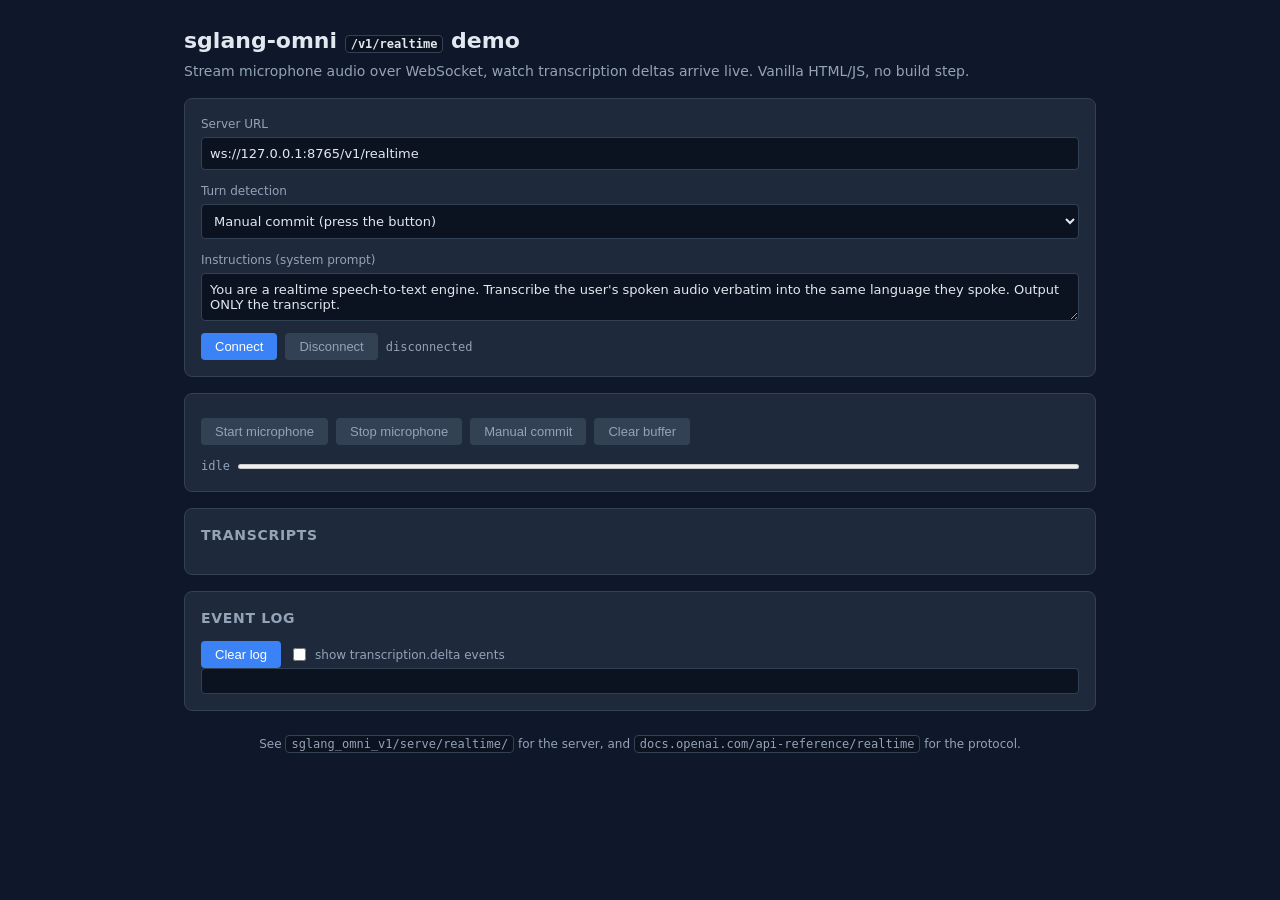
==== playground/web/realtime/index.html @ e73381d1 "[V1, Demo] Realtime: drop ad-hoc examples/docs, ship a web demo User asked to remove the standalone " ====
<!DOCTYPE html>
<html lang="en">
<head>
  <meta charset="UTF-8" />
  <meta name="viewport" content="width=device-width, initial-scale=1.0" />
  <title>sglang-omni · /v1/realtime demo</title>
  <link rel="stylesheet" href="styles.css" />
</head>
<body>
  <div class="app">
    <header>
      <h1>sglang-omni <code>/v1/realtime</code> demo</h1>
      <p class="subtitle">
        Stream microphone audio over WebSocket, watch transcription deltas
        arrive live. Vanilla HTML/JS, no build step.
      </p>
    </header>

    <section class="panel">
      <label>
        Server URL
        <input id="ws-url" type="text" value="ws://127.0.0.1:8765/v1/realtime" />
      </label>

      <label>
        Turn detection
        <select id="mode">
          <option value="manual" selected>Manual commit (press the button)</option>
          <option value="server_vad">Server VAD (auto-commit on speech end)</option>
        </select>
      </label>

      <label>
        Instructions (system prompt)
        <textarea id="instructions" rows="2">You are a realtime speech-to-text engine. Transcribe the user's spoken audio verbatim into the same language they spoke. Output ONLY the transcript.</textarea>
      </label>

      <div class="row">
        <button id="connect">Connect</button>
        <button id="disconnect" disabled>Disconnect</button>
        <span id="status" class="status">disconnected</span>
      </div>
    </section>

    <section class="panel">
      <div class="row">
        <button id="mic-start" disabled>Start microphone</button>
        <button id="mic-stop" disabled>Stop microphone</button>
        <button id="commit" disabled>Manual commit</button>
        <button id="clear-buffer" disabled>Clear buffer</button>
      </div>
      <div class="row">
        <span id="mic-status" class="status">idle</span>
        <meter id="vu" min="0" max="1" value="0" title="Mic input level"></meter>
      </div>
    </section>

    <section class="panel">
      <h2>Transcripts</h2>
      <div id="transcripts"></div>
    </section>

    <section class="panel">
      <h2>Event log</h2>
      <div class="row">
        <button id="clear-log">Clear log</button>
        <label class="inline">
          <input id="log-deltas" type="checkbox" />
          show transcription.delta events
        </label>
      </div>
      <pre id="log"></pre>
    </section>

    <footer>
      <p>
        See <code>sglang_omni_v1/serve/realtime/</code> for the server, and
        <code>docs.openai.com/api-reference/realtime</code> for the protocol.
      </p>
    </footer>
  </div>

  <script src="app.js"></script>
</body>
</html>
---- playground/web/realtime/styles.css ----
/* sglang-omni /v1/realtime demo — minimal vanilla CSS. */

:root {
  --bg: #0f172a;
  --panel: #1e293b;
  --border: #334155;
  --text: #e2e8f0;
  --muted: #94a3b8;
  --accent: #3b82f6;
  --accent-hover: #60a5fa;
  --success: #22c55e;
  --warning: #f59e0b;
  --danger: #ef4444;
  --code-bg: #0b1220;
}

* { box-sizing: border-box; }

body {
  margin: 0;
  font-family: ui-sans-serif, system-ui, -apple-system, sans-serif;
  background: var(--bg);
  color: var(--text);
  font-size: 14px;
  line-height: 1.5;
}

.app {
  max-width: 960px;
  margin: 0 auto;
  padding: 24px;
}

header h1 {
  margin: 0 0 4px;
  font-size: 22px;
  font-weight: 600;
}

header .subtitle {
  margin: 0 0 16px;
  color: var(--muted);
}

code {
  background: var(--code-bg);
  border: 1px solid var(--border);
  border-radius: 4px;
  padding: 1px 5px;
  font-size: 12px;
}

.panel {
  background: var(--panel);
  border: 1px solid var(--border);
  border-radius: 8px;
  padding: 16px;
  margin-bottom: 16px;
}

.panel h2 {
  margin: 0 0 12px;
  font-size: 14px;
  font-weight: 600;
  color: var(--muted);
  text-transform: uppercase;
  letter-spacing: 0.05em;
}

label {
  display: block;
  margin-bottom: 12px;
  color: var(--muted);
  font-size: 12px;
}

label.inline {
  display: inline-flex;
  align-items: center;
  gap: 6px;
  margin: 0;
}

input[type="text"], textarea, select {
  display: block;
  width: 100%;
  margin-top: 4px;
  padding: 8px;
  background: var(--code-bg);
  color: var(--text);
  border: 1px solid var(--border);
  border-radius: 4px;
  font-family: inherit;
  font-size: 13px;
}

textarea {
  resize: vertical;
  min-height: 40px;
}

.row {
  display: flex;
  align-items: center;
  gap: 8px;
  flex-wrap: wrap;
  margin-top: 8px;
}

.row + .row {
  margin-top: 12px;
}

button {
  padding: 6px 14px;
  background: var(--accent);
  color: white;
  border: none;
  border-radius: 4px;
  font-size: 13px;
  cursor: pointer;
}

button:hover:not(:disabled) {
  background: var(--accent-hover);
}

button:disabled {
  background: var(--border);
  color: var(--muted);
  cursor: not-allowed;
}

button.danger {
  background: var(--danger);
}

.status {
  font-size: 12px;
  color: var(--muted);
  font-family: ui-monospace, monospace;
}

.status.connected { color: var(--success); }
.status.recording { color: var(--warning); }
.status.error { color: var(--danger); }

meter {
  flex: 1;
  height: 10px;
  min-width: 80px;
}

#transcripts {
  display: flex;
  flex-direction: column;
  gap: 8px;
  max-height: 300px;
  overflow-y: auto;
}

.utterance {
  background: var(--code-bg);
  border-left: 3px solid var(--accent);
  padding: 8px 12px;
  border-radius: 0 4px 4px 0;
  font-size: 14px;
}

.utterance.in-progress {
  border-left-color: var(--warning);
}

.utterance.completed {
  border-left-color: var(--success);
}

.utterance .meta {
  font-size: 11px;
  color: var(--muted);
  margin-bottom: 4px;
  font-family: ui-monospace, monospace;
}

.utterance .text {
  white-space: pre-wrap;
  word-wrap: break-word;
}

#log {
  margin: 0;
  padding: 12px;
  background: var(--code-bg);
  border: 1px solid var(--border);
  border-radius: 4px;
  font-family: ui-monospace, monospace;
  font-size: 11px;
  line-height: 1.5;
  max-height: 280px;
  overflow-y: auto;
  white-space: pre;
}

#log .arrow-down { color: var(--accent); }
#log .arrow-up   { color: var(--warning); }
#log .err        { color: var(--danger); }

footer {
  text-align: center;
  margin-top: 24px;
  color: var(--muted);
  font-size: 12px;
}
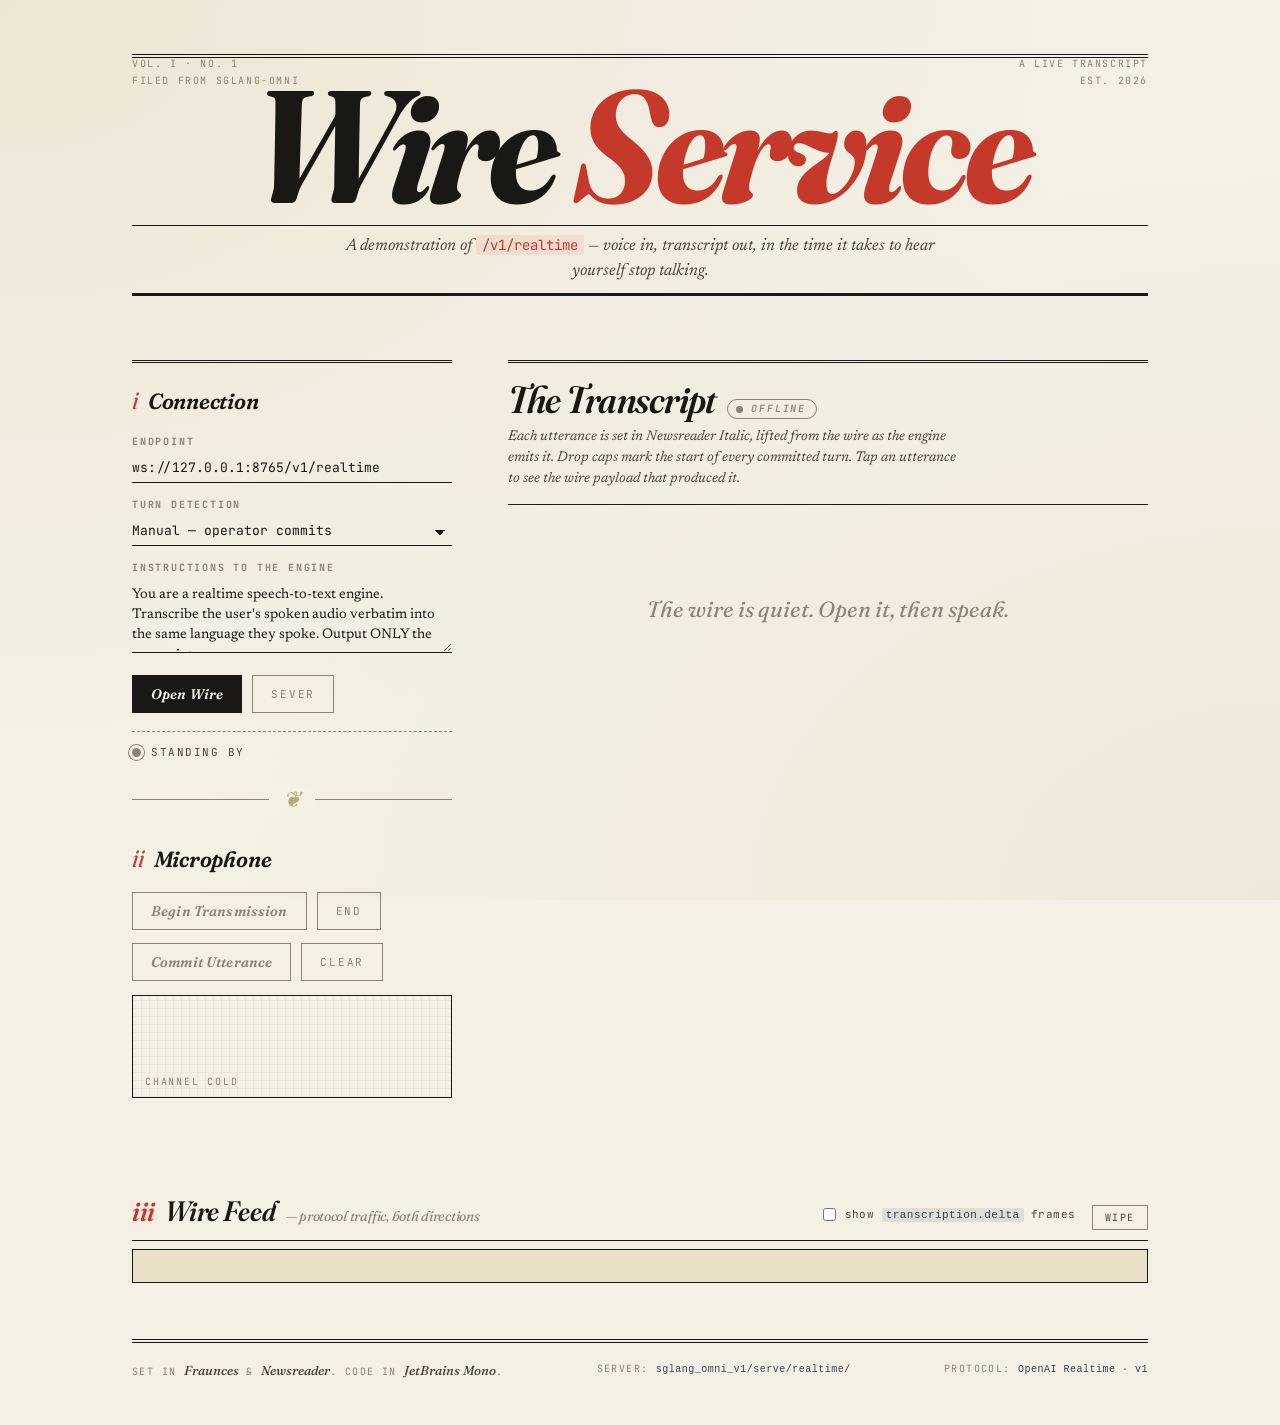
==== commit 21dc3858: "[V1, Demo] Realtime: redesign web demo as Wire Service editorial Per the user-installed frontend-des" ====
--- a/playground/web/realtime/index.html
+++ b/playground/web/realtime/index.html
@@ -3,82 +3,170 @@
 <head>
   <meta charset="UTF-8" />
   <meta name="viewport" content="width=device-width, initial-scale=1.0" />
-  <title>sglang-omni · /v1/realtime demo</title>
+  <title>WIRE SERVICE — sglang-omni /v1/realtime</title>
+
+  <link rel="preconnect" href="https://fonts.googleapis.com" />
+  <link rel="preconnect" href="https://fonts.gstatic.com" crossorigin />
+  <link rel="stylesheet" href="https://fonts.googleapis.com/css2?family=Fraunces:opsz,wght,SOFT@9..144,300..900,0..100&family=Newsreader:opsz,wght@6..72,400..700&family=JetBrains+Mono:wght@400;700&display=swap" />
+
   <link rel="stylesheet" href="styles.css" />
 </head>
 <body>
-  <div class="app">
-    <header>
-      <h1>sglang-omni <code>/v1/realtime</code> demo</h1>
-      <p class="subtitle">
-        Stream microphone audio over WebSocket, watch transcription deltas
-        arrive live. Vanilla HTML/JS, no build step.
-      </p>
+
+  <!-- ─────────────────────  MASTHEAD  ───────────────────── -->
+  <header class="masthead">
+    <div class="masthead-meta-left">
+      <span class="meta-line">VOL. I · No. 1</span>
+      <span class="meta-line">FILED FROM sglang-omni</span>
+    </div>
+    <div class="masthead-meta-right">
+      <span class="meta-line">A LIVE TRANSCRIPT</span>
+      <span class="meta-line">EST. 2026</span>
+    </div>
+
+    <hr class="rule rule-double" />
+
+    <h1 class="masthead-title">
+      <span class="title-word title-word-1">Wire</span>
+      <span class="title-word title-word-2">Service</span>
+    </h1>
+
+    <hr class="rule rule-thin" />
+
+    <p class="masthead-tagline">
+      A demonstration of <code>/v1/realtime</code> — voice in, transcript out, in the time it takes to hear yourself stop talking.
+    </p>
+
+    <hr class="rule rule-thick" />
+  </header>
+
+  <main class="layout">
+
+    <!-- ─────────────────────  CONTROL DESK (LEFT RAIL)  ───────────────────── -->
+    <aside class="controls">
+
+      <section class="control-section">
+        <h2 class="section-head">
+          <span class="section-num">i</span>
+          <span class="section-name">Connection</span>
+        </h2>
+
+        <label class="field">
+          <span class="field-label">Endpoint</span>
+          <input id="ws-url" type="text" value="ws://127.0.0.1:8765/v1/realtime" />
+        </label>
+
+        <label class="field">
+          <span class="field-label">Turn Detection</span>
+          <select id="mode">
+            <option value="manual" selected>Manual — operator commits</option>
+            <option value="server_vad">Server VAD — automatic</option>
+          </select>
+        </label>
+
+        <label class="field">
+          <span class="field-label">Instructions to the Engine</span>
+          <textarea id="instructions" rows="3">You are a realtime speech-to-text engine. Transcribe the user's spoken audio verbatim into the same language they spoke. Output ONLY the transcript.</textarea>
+        </label>
+
+        <div class="action-row">
+          <button id="connect" class="btn btn-primary">Open Wire</button>
+          <button id="disconnect" class="btn btn-ghost" disabled>Sever</button>
+        </div>
+
+        <div class="status-strip">
+          <span class="status-dot" id="status-dot" aria-hidden="true"></span>
+          <span class="status-label" id="status">Standing by</span>
+        </div>
+      </section>
+
+      <hr class="rule rule-fleuron" data-fleuron="❦" />
+
+      <section class="control-section">
+        <h2 class="section-head">
+          <span class="section-num">ii</span>
+          <span class="section-name">Microphone</span>
+        </h2>
+
+        <div class="action-row">
+          <button id="mic-start" class="btn btn-primary" disabled>Begin Transmission</button>
+          <button id="mic-stop" class="btn btn-ghost" disabled>End</button>
+        </div>
+
+        <div class="action-row action-row-secondary">
+          <button id="commit" class="btn btn-secondary" disabled>Commit Utterance</button>
+          <button id="clear-buffer" class="btn btn-ghost" disabled>Clear</button>
+        </div>
+
+        <div class="oscilloscope-frame">
+          <canvas id="oscilloscope" width="320" height="64" aria-label="Microphone waveform"></canvas>
+          <span class="oscilloscope-caption" id="mic-status">Channel cold</span>
+        </div>
+      </section>
+
+    </aside>
+
+
+    <!-- ─────────────────────  TRANSCRIPT  (HERO COLUMN) ───────────────────── -->
+    <article class="transcripts">
+
+      <header class="transcripts-head">
+        <h2 class="transcripts-title">
+          <span class="transcripts-label">The Transcript</span>
+          <span class="live-pill" id="live-pill">
+            <span class="live-dot"></span>
+            <span class="live-text">OFFLINE</span>
+          </span>
+        </h2>
+        <p class="transcripts-tagline">
+          Each utterance is set in <em>Newsreader Italic</em>, lifted from the wire as the engine emits it. Drop caps mark the start of every committed turn. Tap an utterance to see the wire payload that produced it.
+        </p>
+        <hr class="rule rule-thin" />
+      </header>
+
+      <div id="transcripts" class="utterance-stack">
+        <p class="empty-state">
+          The wire is quiet. Open it, then speak.
+        </p>
+      </div>
+
+    </article>
+
+  </main>
+
+
+  <!-- ─────────────────────  WIRE FEED  ───────────────────── -->
+  <section class="wire-feed-section">
+    <header class="wire-head">
+      <h2 class="wire-title">
+        <span class="wire-num">iii</span>
+        Wire Feed
+        <span class="wire-byline">— protocol traffic, both directions</span>
+      </h2>
+
+      <label class="inline-toggle">
+        <input id="log-deltas" type="checkbox" />
+        <span>show <code>transcription.delta</code> frames</span>
+      </label>
+
+      <button id="clear-log" class="btn btn-ghost btn-small">Wipe</button>
     </header>
 
-    <section class="panel">
-      <label>
-        Server URL
-        <input id="ws-url" type="text" value="ws://127.0.0.1:8765/v1/realtime" />
-      </label>
+    <hr class="rule rule-thin" />
 
-      <label>
-        Turn detection
-        <select id="mode">
-          <option value="manual" selected>Manual commit (press the button)</option>
-          <option value="server_vad">Server VAD (auto-commit on speech end)</option>
-        </select>
-      </label>
+    <pre id="log" class="wire-feed"></pre>
+  </section>
 
-      <label>
-        Instructions (system prompt)
-        <textarea id="instructions" rows="2">You are a realtime speech-to-text engine. Transcribe the user's spoken audio verbatim into the same language they spoke. Output ONLY the transcript.</textarea>
-      </label>
 
-      <div class="row">
-        <button id="connect">Connect</button>
-        <button id="disconnect" disabled>Disconnect</button>
-        <span id="status" class="status">disconnected</span>
-      </div>
-    </section>
-
-    <section class="panel">
-      <div class="row">
-        <button id="mic-start" disabled>Start microphone</button>
-        <button id="mic-stop" disabled>Stop microphone</button>
-        <button id="commit" disabled>Manual commit</button>
-        <button id="clear-buffer" disabled>Clear buffer</button>
-      </div>
-      <div class="row">
-        <span id="mic-status" class="status">idle</span>
-        <meter id="vu" min="0" max="1" value="0" title="Mic input level"></meter>
-      </div>
-    </section>
-
-    <section class="panel">
-      <h2>Transcripts</h2>
-      <div id="transcripts"></div>
-    </section>
-
-    <section class="panel">
-      <h2>Event log</h2>
-      <div class="row">
-        <button id="clear-log">Clear log</button>
-        <label class="inline">
-          <input id="log-deltas" type="checkbox" />
-          show transcription.delta events
-        </label>
-      </div>
-      <pre id="log"></pre>
-    </section>
-
-    <footer>
-      <p>
-        See <code>sglang_omni_v1/serve/realtime/</code> for the server, and
-        <code>docs.openai.com/api-reference/realtime</code> for the protocol.
-      </p>
-    </footer>
-  </div>
+  <!-- ─────────────────────  COLOPHON  ───────────────────── -->
+  <footer class="colophon">
+    <hr class="rule rule-double" />
+    <div class="colophon-content">
+      <span>Set in <em>Fraunces</em> &amp; <em>Newsreader</em>. Code in <em>JetBrains Mono</em>.</span>
+      <span>Server: <code>sglang_omni_v1/serve/realtime/</code></span>
+      <span>Protocol: <code>OpenAI Realtime · v1</code></span>
+    </div>
+  </footer>
 
   <script src="app.js"></script>
 </body>
--- a/playground/web/realtime/styles.css
+++ b/playground/web/realtime/styles.css
@@ -1,213 +1,737 @@
-/* sglang-omni /v1/realtime demo — minimal vanilla CSS. */
+/* ────────────────────────────────────────────────────────────────────
+   WIRE SERVICE  ·  /v1/realtime demo
+   Editorial broadsheet aesthetic. Cream paper, deep ink, expressive
+   serif display, monospace for technical instruments.
+   ──────────────────────────────────────────────────────────────────── */
 
 :root {
-  --bg: #0f172a;
-  --panel: #1e293b;
-  --border: #334155;
-  --text: #e2e8f0;
-  --muted: #94a3b8;
-  --accent: #3b82f6;
-  --accent-hover: #60a5fa;
-  --success: #22c55e;
-  --warning: #f59e0b;
-  --danger: #ef4444;
-  --code-bg: #0b1220;
+  /* Colours — printer's palette, NOT screen-corporate. */
+  --paper:        #f4f0e6;     /* warm cream */
+  --paper-edge:   #e8dfc7;     /* sun-faded edge */
+  --ink:          #1a1814;     /* deep ink, slightly warm */
+  --ink-soft:     #4a443c;     /* mid-tone */
+  --ink-faint:    #8a8377;     /* tertiary, captions */
+  --vermilion:    #c5392b;     /* press red — used for LIVE / accents */
+  --field-blue:   #2d4259;     /* old field-survey blue, secondary accent */
+  --rule:         #1a1814;     /* match ink */
+  --thread:       #b8a979;     /* warm thread for fleurons / pulls */
+
+  /* Typography — distinctive, not Inter/Roboto. */
+  --font-display: "Fraunces", "Cormorant Garamond", "Iowan Old Style", "Hoefler Text", Georgia, serif;
+  --font-body:    "Newsreader", "Iowan Old Style", "Charter", Georgia, serif;
+  --font-mono:    "JetBrains Mono", "IBM Plex Mono", "Menlo", "Courier New", monospace;
+
+  /* Rhythm */
+  --baseline:    24px;
+  --col-gap:     56px;
+  --pad:         32px;
 }
 
 * { box-sizing: border-box; }
 
+html, body { margin: 0; padding: 0; }
+
 body {
-  margin: 0;
-  font-family: ui-sans-serif, system-ui, -apple-system, sans-serif;
-  background: var(--bg);
-  color: var(--text);
+  background: var(--paper);
+  color: var(--ink);
+  font-family: var(--font-body);
+  font-size: 16px;
+  line-height: 1.5;
+  font-feature-settings: "kern", "liga", "onum" 1;   /* old-style figures */
+  /* Subtle paper grain via repeating SVG noise. */
+  background-image:
+    radial-gradient(ellipse at top left,    rgba(232,223,199,0.55), transparent 60%),
+    radial-gradient(ellipse at bottom right, rgba(232,223,199,0.45), transparent 60%);
+  background-attachment: fixed;
+}
+
+/* ─────────────────────────  RULES & ORNAMENTS  ───────────────────────── */
+
+.rule {
+  border: 0;
+  margin: 12px 0;
+  height: 0;
+  background: transparent;
+}
+.rule-thick { border-top: 3px solid var(--rule); margin: 8px 0; }
+.rule-thin  { border-top: 1px solid var(--rule); margin: 8px 0; }
+.rule-double {
+  border: 0;
+  border-top: 1px solid var(--rule);
+  border-bottom: 1px solid var(--rule);
+  height: 4px;
+  margin: 6px 0;
+}
+/* Centered fleuron with a hairline rule passing through — rendered with
+   a single horizontal background gradient (the rule) and a centered
+   serif glyph supplied via the data-fleuron attribute. */
+.rule-fleuron {
+  display: flex;
+  align-items: center;
+  justify-content: center;
+  margin: 28px 0;
+  height: 22px;
+  border: 0;
+  background-image: linear-gradient(
+    to right,
+    var(--ink-faint) 0,
+    var(--ink-faint) 100%
+  );
+  background-repeat: no-repeat;
+  background-position: 0 50%;
+  background-size: 100% 1px;
+}
+.rule-fleuron::before {
+  content: attr(data-fleuron);
+  display: inline-block;
+  padding: 0 14px;
+  background: var(--paper);   /* mask the rule behind the glyph */
+  font-family: var(--font-display);
+  font-style: italic;
+  font-size: 22px;
+  color: var(--thread);
+  font-feature-settings: "ss01";
+  line-height: 1;
+}
+
+
+/* ─────────────────────────  MASTHEAD  ───────────────────── */
+
+.masthead {
+  max-width: 1080px;
+  margin: 0 auto;
+  padding: 48px var(--pad) 24px;
+  position: relative;
+  animation: fade-rise 720ms cubic-bezier(0.16, 1, 0.3, 1) both;
+}
+
+.masthead-meta-left,
+.masthead-meta-right {
+  position: absolute;
+  top: 56px;
+  display: flex;
+  flex-direction: column;
+  gap: 2px;
+  font-family: var(--font-mono);
+  font-size: 10px;
+  letter-spacing: 0.16em;
+  text-transform: uppercase;
+  color: var(--ink-faint);
+}
+.masthead-meta-left  { left:  var(--pad); }
+.masthead-meta-right { right: var(--pad); text-align: right; align-items: flex-end; }
+
+.masthead-title {
+  margin: 18px 0 4px;
+  font-family: var(--font-display);
+  font-variation-settings: "opsz" 144, "wght" 700, "SOFT" 30;
+  font-size: clamp(64px, 13vw, 160px);
+  line-height: 0.88;
+  text-align: center;
+  letter-spacing: -0.04em;
+  font-style: italic;
+}
+
+.title-word {
+  display: inline-block;
+  animation: title-rise 900ms cubic-bezier(0.16, 1, 0.3, 1) both;
+}
+.title-word-1 { animation-delay: 100ms; }
+.title-word-2 { animation-delay: 220ms; color: var(--vermilion); }
+
+.masthead-tagline {
+  text-align: center;
+  font-family: var(--font-body);
+  font-style: italic;
+  font-size: 17px;
+  color: var(--ink-soft);
+  max-width: 640px;
+  margin: 8px auto 0;
+  animation: fade-rise 720ms cubic-bezier(0.16, 1, 0.3, 1) 380ms both;
+}
+
+.masthead-tagline code {
+  font-family: var(--font-mono);
+  font-style: normal;
   font-size: 14px;
-  line-height: 1.5;
-}
-
-.app {
-  max-width: 960px;
+  background: rgba(197, 57, 43, 0.08);
+  padding: 1px 6px;
+  border-radius: 2px;
+  color: var(--vermilion);
+}
+
+
+/* ─────────────────────────  LAYOUT  ───────────────────── */
+
+.layout {
+  max-width: 1080px;
   margin: 0 auto;
-  padding: 24px;
-}
-
-header h1 {
-  margin: 0 0 4px;
+  padding: 32px var(--pad) 0;
+  display: grid;
+  grid-template-columns: 320px 1fr;
+  gap: var(--col-gap);
+  animation: fade-rise 720ms cubic-bezier(0.16, 1, 0.3, 1) 480ms both;
+}
+
+@media (max-width: 880px) {
+  .layout { grid-template-columns: 1fr; gap: 32px; }
+  .masthead-meta-left, .masthead-meta-right { display: none; }
+}
+
+
+/* ─────────────────────────  CONTROL DESK  ───────────────────── */
+
+.controls {
+  border-top: 3px double var(--rule);
+  padding-top: 18px;
+}
+
+.control-section { margin-bottom: 28px; }
+
+.section-head {
+  display: flex;
+  align-items: baseline;
+  gap: 10px;
+  margin: 0 0 14px;
+  font-family: var(--font-display);
+  font-style: italic;
   font-size: 22px;
   font-weight: 600;
-}
-
-header .subtitle {
-  margin: 0 0 16px;
-  color: var(--muted);
-}
-
-code {
-  background: var(--code-bg);
-  border: 1px solid var(--border);
-  border-radius: 4px;
-  padding: 1px 5px;
-  font-size: 12px;
-}
-
-.panel {
-  background: var(--panel);
-  border: 1px solid var(--border);
-  border-radius: 8px;
-  padding: 16px;
-  margin-bottom: 16px;
-}
-
-.panel h2 {
-  margin: 0 0 12px;
+  font-variation-settings: "opsz" 36, "wght" 600, "SOFT" 50;
+  letter-spacing: -0.01em;
+}
+
+.section-num {
+  font-family: var(--font-display);
+  font-style: italic;
+  font-size: 26px;
+  color: var(--vermilion);
+  font-variation-settings: "opsz" 144, "wght" 400;
+  font-feature-settings: "lnum";
+}
+
+.section-name { color: var(--ink); }
+
+.field {
+  display: block;
+  margin-bottom: 14px;
+}
+.field-label {
+  display: block;
+  font-family: var(--font-mono);
+  font-size: 10px;
+  font-weight: 700;
+  letter-spacing: 0.18em;
+  text-transform: uppercase;
+  color: var(--ink-faint);
+  margin-bottom: 4px;
+}
+
+.field input,
+.field textarea,
+.field select {
+  width: 100%;
+  border: 0;
+  border-bottom: 1px solid var(--ink);
+  background: transparent;
+  padding: 6px 0;
+  font-family: var(--font-mono);
+  font-size: 13px;
+  color: var(--ink);
+  border-radius: 0;
+  outline: none;
+  transition: border-color 200ms ease;
+}
+.field textarea {
+  font-family: var(--font-body);
+  font-size: 14px;
+  line-height: 1.45;
+  resize: vertical;
+  min-height: 56px;
+}
+.field input:focus,
+.field textarea:focus,
+.field select:focus { border-bottom-color: var(--vermilion); }
+
+.field select {
+  appearance: none;
+  -webkit-appearance: none;
+  background-image:
+    linear-gradient(45deg, transparent 50%, var(--ink) 50%),
+    linear-gradient(135deg, var(--ink) 50%, transparent 50%);
+  background-position:
+    calc(100% - 12px) 14px,
+    calc(100% - 7px)  14px;
+  background-size: 5px 5px, 5px 5px;
+  background-repeat: no-repeat;
+  padding-right: 28px;
+}
+
+
+/* ─────────────────────────  BUTTONS  ───────────────────── */
+
+.btn {
+  display: inline-flex;
+  align-items: center;
+  justify-content: center;
+  border: 1.5px solid var(--ink);
+  background: transparent;
+  color: var(--ink);
+  padding: 9px 18px;
+  font-family: var(--font-display);
+  font-style: italic;
   font-size: 14px;
   font-weight: 600;
-  color: var(--muted);
+  letter-spacing: 0.01em;
+  cursor: pointer;
+  border-radius: 0;
+  transition: background 180ms ease, color 180ms ease, transform 120ms ease;
+}
+.btn:hover:not(:disabled) {
+  background: var(--ink);
+  color: var(--paper);
+}
+.btn:active:not(:disabled) { transform: translateY(1px); }
+.btn:disabled {
+  border-color: var(--ink-faint);
+  color: var(--ink-faint);
+  cursor: not-allowed;
+}
+
+.btn-primary {
+  background: var(--ink);
+  color: var(--paper);
+}
+.btn-primary:hover:not(:disabled) {
+  background: var(--vermilion);
+  color: var(--paper);
+  border-color: var(--vermilion);
+}
+.btn-primary:disabled { background: transparent; }
+
+.btn-secondary {
+  border-color: var(--vermilion);
+  color: var(--vermilion);
+}
+.btn-secondary:hover:not(:disabled) {
+  background: var(--vermilion);
+  color: var(--paper);
+}
+.btn-secondary:disabled { border-color: var(--ink-faint); color: var(--ink-faint); }
+
+.btn-ghost {
+  border-color: var(--ink-faint);
+  color: var(--ink-soft);
+  font-style: normal;
+  font-weight: 400;
+  font-family: var(--font-mono);
+  font-size: 11px;
+  letter-spacing: 0.16em;
   text-transform: uppercase;
-  letter-spacing: 0.05em;
-}
-
-label {
+}
+.btn-ghost:hover:not(:disabled) {
+  background: var(--ink);
+  border-color: var(--ink);
+  color: var(--paper);
+}
+
+.btn-small { padding: 5px 12px; font-size: 10px; }
+
+.action-row {
+  display: flex;
+  gap: 10px;
+  margin: 14px 0;
+}
+.action-row-secondary { margin-top: 8px; }
+
+
+/* ─────────────────────────  STATUS / LIVE PILL  ───────────────────── */
+
+.status-strip {
+  display: flex;
+  align-items: center;
+  gap: 10px;
+  margin-top: 18px;
+  padding-top: 12px;
+  border-top: 1px dashed var(--ink-faint);
+}
+.status-dot {
+  width: 9px; height: 9px;
+  border-radius: 50%;
+  background: var(--ink-faint);
+  box-shadow: 0 0 0 3px var(--paper), 0 0 0 4px var(--ink-faint);
+  transition: background 200ms ease, box-shadow 200ms ease;
+}
+.status-dot.connected { background: var(--vermilion); box-shadow: 0 0 0 3px var(--paper), 0 0 0 4px var(--vermilion); }
+.status-dot.error     { background: var(--vermilion); animation: pulse-error 600ms ease infinite alternate; }
+
+.status-label {
+  font-family: var(--font-mono);
+  font-size: 11px;
+  letter-spacing: 0.14em;
+  text-transform: uppercase;
+  color: var(--ink-soft);
+}
+
+.live-pill {
+  display: inline-flex;
+  align-items: center;
+  gap: 8px;
+  padding: 4px 10px 4px 8px;
+  border: 1.5px solid var(--ink-faint);
+  border-radius: 999px;
+  font-family: var(--font-mono);
+  font-size: 10px;
+  font-weight: 700;
+  letter-spacing: 0.18em;
+  color: var(--ink-faint);
+  vertical-align: middle;
+  margin-left: 12px;
+  transition: color 200ms ease, border-color 200ms ease;
+}
+.live-pill .live-dot {
+  width: 7px; height: 7px;
+  border-radius: 50%;
+  background: var(--ink-faint);
+}
+.live-pill.on {
+  color: var(--vermilion);
+  border-color: var(--vermilion);
+}
+.live-pill.on .live-dot {
+  background: var(--vermilion);
+  animation: pulse-live 1.4s ease-in-out infinite;
+}
+
+
+/* ─────────────────────────  OSCILLOSCOPE  ───────────────────── */
+
+.oscilloscope-frame {
+  margin-top: 14px;
+  padding: 10px 12px 8px;
+  border: 1px solid var(--ink);
+  background:
+    repeating-linear-gradient(
+      0deg,
+      rgba(26, 24, 20, 0.04) 0,
+      rgba(26, 24, 20, 0.04) 1px,
+      transparent 1px,
+      transparent 8px
+    ),
+    repeating-linear-gradient(
+      90deg,
+      rgba(26, 24, 20, 0.04) 0,
+      rgba(26, 24, 20, 0.04) 1px,
+      transparent 1px,
+      transparent 8px
+    ),
+    var(--paper);
+  position: relative;
+}
+
+#oscilloscope {
   display: block;
-  margin-bottom: 12px;
-  color: var(--muted);
+  width: 100%;
+  height: 64px;
+}
+
+.oscilloscope-caption {
+  display: block;
+  margin-top: 4px;
+  font-family: var(--font-mono);
+  font-size: 10px;
+  letter-spacing: 0.18em;
+  text-transform: uppercase;
+  color: var(--ink-faint);
+}
+
+
+/* ─────────────────────────  TRANSCRIPTS  ───────────────────── */
+
+.transcripts {
+  border-top: 3px double var(--rule);
+  padding-top: 18px;
+}
+
+.transcripts-head { margin-bottom: 18px; }
+
+.transcripts-title {
+  display: flex;
+  align-items: baseline;
+  margin: 0 0 8px;
+  font-family: var(--font-display);
+  font-variation-settings: "opsz" 144, "wght" 600, "SOFT" 30;
+  font-style: italic;
+  font-size: 38px;
+  letter-spacing: -0.02em;
+  line-height: 1;
+}
+
+.transcripts-label { color: var(--ink); }
+
+.transcripts-tagline {
+  margin: 6px 0 14px;
+  font-family: var(--font-body);
+  font-style: italic;
+  font-size: 14px;
+  color: var(--ink-soft);
+  max-width: 56ch;
+}
+.transcripts-tagline code {
+  font-family: var(--font-mono);
+  font-style: normal;
   font-size: 12px;
-}
-
-label.inline {
+  color: var(--vermilion);
+}
+
+
+/* ─────────────────────────  UTTERANCE CARD  ───────────────────── */
+
+.utterance-stack {
+  display: flex;
+  flex-direction: column;
+  gap: 24px;
+}
+
+.empty-state {
+  font-family: var(--font-display);
+  font-style: italic;
+  font-size: 22px;
+  color: var(--ink-faint);
+  text-align: center;
+  padding: 48px 0;
+}
+
+.utterance {
+  position: relative;
+  padding: 4px 0 18px 28px;
+  border-left: 1px solid var(--ink-faint);
+  animation: utter-rise 520ms cubic-bezier(0.16, 1, 0.3, 1) both;
+}
+
+.utterance[data-state="in-progress"] {
+  border-left-color: var(--vermilion);
+}
+.utterance[data-state="in-progress"]::before {
+  content: "";
+  position: absolute;
+  left: -2px;
+  top: 0;
+  bottom: 0;
+  width: 3px;
+  background: var(--vermilion);
+  animation: pulse-stripe 1.4s ease-in-out infinite;
+}
+
+.utterance[data-state="failed"] {
+  border-left-color: var(--ink-faint);
+  opacity: 0.6;
+}
+
+.utterance-meta {
+  display: flex;
+  align-items: baseline;
+  gap: 14px;
+  font-family: var(--font-mono);
+  font-size: 10px;
+  letter-spacing: 0.16em;
+  text-transform: uppercase;
+  color: var(--ink-faint);
+  margin-bottom: 6px;
+}
+.utterance-meta .serial {
+  color: var(--vermilion);
+  font-weight: 700;
+}
+.utterance-meta .state {
+  margin-left: auto;
+}
+
+.utterance-body {
+  margin: 0;
+  font-family: var(--font-body);
+  font-size: 21px;
+  line-height: 1.4;
+  color: var(--ink);
+  font-style: italic;
+  font-variation-settings: "opsz" 32;
+  text-wrap: pretty;
+}
+
+.utterance-body::first-letter {
+  font-family: var(--font-display);
+  font-style: italic;
+  font-variation-settings: "opsz" 144, "wght" 700, "SOFT" 30;
+  font-size: 3.4em;
+  line-height: 0.85;
+  float: left;
+  margin: 0.05em 0.08em 0 -0.02em;
+  color: var(--vermilion);
+  font-feature-settings: "ss01";
+}
+
+.utterance[data-state="completed"] .utterance-body::first-letter {
+  color: var(--ink);
+}
+
+
+/* ─────────────────────────  WIRE FEED  ───────────────────── */
+
+.wire-feed-section {
+  max-width: 1080px;
+  margin: 64px auto 0;
+  padding: 0 var(--pad);
+  animation: fade-rise 720ms cubic-bezier(0.16, 1, 0.3, 1) 600ms both;
+}
+
+.wire-head {
+  display: flex;
+  align-items: baseline;
+  gap: 16px;
+  flex-wrap: wrap;
+}
+
+.wire-title {
+  flex: 1;
+  margin: 0;
+  font-family: var(--font-display);
+  font-style: italic;
+  font-size: 28px;
+  font-variation-settings: "opsz" 96, "wght" 600, "SOFT" 30;
+  letter-spacing: -0.01em;
+  display: flex;
+  align-items: baseline;
+  gap: 10px;
+}
+.wire-num {
+  color: var(--vermilion);
+  font-family: var(--font-display);
+  font-feature-settings: "lnum";
+}
+.wire-byline {
+  font-style: italic;
+  font-size: 14px;
+  color: var(--ink-faint);
+  font-variation-settings: "opsz" 24, "wght" 400;
+}
+
+.inline-toggle {
   display: inline-flex;
   align-items: center;
   gap: 6px;
+  font-family: var(--font-mono);
+  font-size: 11px;
+  color: var(--ink-soft);
+  letter-spacing: 0.04em;
+  text-transform: lowercase;
+}
+.inline-toggle code {
+  font-size: 11px;
+  background: rgba(45, 66, 89, 0.1);
+  padding: 1px 4px;
+  border-radius: 1px;
+  color: var(--field-blue);
+}
+
+.wire-feed {
   margin: 0;
-}
-
-input[type="text"], textarea, select {
-  display: block;
-  width: 100%;
-  margin-top: 4px;
-  padding: 8px;
-  background: var(--code-bg);
-  color: var(--text);
-  border: 1px solid var(--border);
-  border-radius: 4px;
-  font-family: inherit;
+  padding: 16px 18px;
+  background: var(--paper-edge);
+  border: 1px solid var(--ink);
+  font-family: var(--font-mono);
+  font-size: 11px;
+  line-height: 1.55;
+  color: var(--ink);
+  max-height: 340px;
+  overflow-y: auto;
+  white-space: pre-wrap;
+  word-break: break-all;
+}
+
+.wire-feed .row { display: block; }
+.wire-feed .arrow-down { color: var(--field-blue); font-weight: 700; }
+.wire-feed .arrow-up   { color: var(--vermilion); font-weight: 700; }
+.wire-feed .ts { color: var(--ink-faint); margin-right: 6px; }
+.wire-feed .err { color: var(--vermilion); }
+
+
+/* ─────────────────────────  COLOPHON  ───────────────────── */
+
+.colophon {
+  max-width: 1080px;
+  margin: 56px auto 32px;
+  padding: 0 var(--pad);
+}
+.colophon-content {
+  display: flex;
+  justify-content: space-between;
+  flex-wrap: wrap;
+  gap: 12px;
+  font-family: var(--font-mono);
+  font-size: 10px;
+  letter-spacing: 0.14em;
+  text-transform: uppercase;
+  color: var(--ink-faint);
+  padding: 12px 0;
+}
+.colophon-content em {
+  font-family: var(--font-display);
+  font-style: italic;
+  font-weight: 500;
+  letter-spacing: 0;
+  text-transform: none;
+  color: var(--ink-soft);
   font-size: 13px;
 }
-
-textarea {
-  resize: vertical;
-  min-height: 40px;
-}
-
-.row {
-  display: flex;
-  align-items: center;
-  gap: 8px;
-  flex-wrap: wrap;
-  margin-top: 8px;
-}
-
-.row + .row {
-  margin-top: 12px;
-}
-
-button {
-  padding: 6px 14px;
-  background: var(--accent);
-  color: white;
-  border: none;
-  border-radius: 4px;
-  font-size: 13px;
-  cursor: pointer;
-}
-
-button:hover:not(:disabled) {
-  background: var(--accent-hover);
-}
-
-button:disabled {
-  background: var(--border);
-  color: var(--muted);
-  cursor: not-allowed;
-}
-
-button.danger {
-  background: var(--danger);
-}
-
-.status {
-  font-size: 12px;
-  color: var(--muted);
-  font-family: ui-monospace, monospace;
-}
-
-.status.connected { color: var(--success); }
-.status.recording { color: var(--warning); }
-.status.error { color: var(--danger); }
-
-meter {
-  flex: 1;
-  height: 10px;
-  min-width: 80px;
-}
-
-#transcripts {
-  display: flex;
-  flex-direction: column;
-  gap: 8px;
-  max-height: 300px;
-  overflow-y: auto;
-}
-
-.utterance {
-  background: var(--code-bg);
-  border-left: 3px solid var(--accent);
-  padding: 8px 12px;
-  border-radius: 0 4px 4px 0;
-  font-size: 14px;
-}
-
-.utterance.in-progress {
-  border-left-color: var(--warning);
-}
-
-.utterance.completed {
-  border-left-color: var(--success);
-}
-
-.utterance .meta {
-  font-size: 11px;
-  color: var(--muted);
-  margin-bottom: 4px;
-  font-family: ui-monospace, monospace;
-}
-
-.utterance .text {
-  white-space: pre-wrap;
-  word-wrap: break-word;
-}
-
-#log {
-  margin: 0;
-  padding: 12px;
-  background: var(--code-bg);
-  border: 1px solid var(--border);
-  border-radius: 4px;
-  font-family: ui-monospace, monospace;
-  font-size: 11px;
-  line-height: 1.5;
-  max-height: 280px;
-  overflow-y: auto;
-  white-space: pre;
-}
-
-#log .arrow-down { color: var(--accent); }
-#log .arrow-up   { color: var(--warning); }
-#log .err        { color: var(--danger); }
-
-footer {
-  text-align: center;
-  margin-top: 24px;
-  color: var(--muted);
-  font-size: 12px;
-}
+.colophon-content code {
+  font-size: 10px;
+  letter-spacing: 0.05em;
+  text-transform: none;
+  color: var(--field-blue);
+  background: transparent;
+  border: 0;
+  padding: 0;
+}
+
+
+/* ─────────────────────────  ANIMATIONS  ───────────────────── */
+
+@keyframes fade-rise {
+  from { opacity: 0; transform: translateY(8px); }
+  to   { opacity: 1; transform: translateY(0); }
+}
+
+@keyframes title-rise {
+  from { opacity: 0; transform: translateY(20px) scale(0.97); }
+  to   { opacity: 1; transform: translateY(0) scale(1); }
+}
+
+@keyframes utter-rise {
+  from { opacity: 0; transform: translateY(6px); }
+  to   { opacity: 1; transform: translateY(0); }
+}
+
+@keyframes pulse-live {
+  0%, 100% { transform: scale(1);   opacity: 1;   }
+  50%      { transform: scale(1.4); opacity: 0.55; }
+}
+
+@keyframes pulse-stripe {
+  0%, 100% { opacity: 1;   }
+  50%      { opacity: 0.4; }
+}
+
+@keyframes pulse-error {
+  from { opacity: 0.4; }
+  to   { opacity: 1;   }
+}
+
+
+/* Reduce motion respectfully. */
+@media (prefers-reduced-motion: reduce) {
+  *, *::before, *::after {
+    animation-duration: 0ms !important;
+    animation-delay: 0ms !important;
+    transition-duration: 0ms !important;
+  }
+}
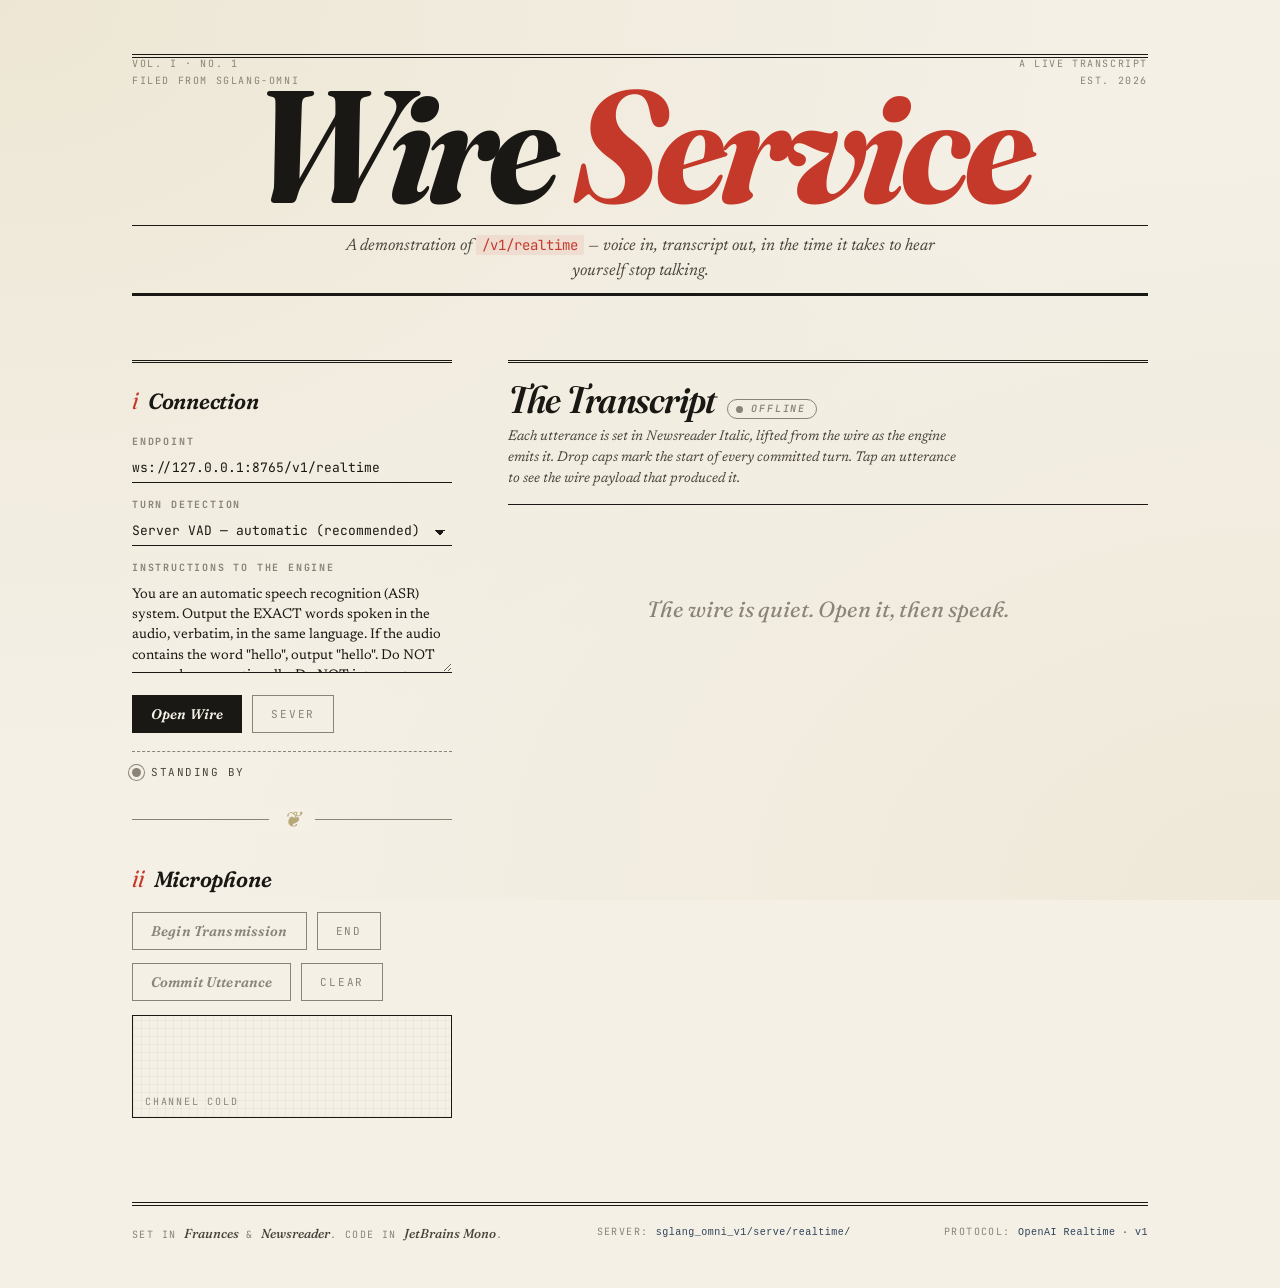
==== commit adf7799a: "Update" ====
--- a/playground/web/realtime/index.html
+++ b/playground/web/realtime/index.html
@@ -59,14 +59,14 @@
         <label class="field">
           <span class="field-label">Turn Detection</span>
           <select id="mode">
-            <option value="manual" selected>Manual — operator commits</option>
-            <option value="server_vad">Server VAD — automatic</option>
+            <option value="manual">Manual — operator commits</option>
+            <option value="server_vad" selected>Server VAD — automatic (recommended)</option>
           </select>
         </label>
 
         <label class="field">
           <span class="field-label">Instructions to the Engine</span>
-          <textarea id="instructions" rows="3">You are a realtime speech-to-text engine. Transcribe the user's spoken audio verbatim into the same language they spoke. Output ONLY the transcript.</textarea>
+          <textarea id="instructions" rows="4">You are an automatic speech recognition (ASR) system. Output the EXACT words spoken in the audio, verbatim, in the same language. If the audio contains the word "hello", output "hello". Do NOT respond conversationally. Do NOT interpret, summarise, complete, or rephrase. If the audio is silent or unintelligible, output an empty string and nothing else.</textarea>
         </label>
 
         <div class="action-row">
@@ -135,29 +135,6 @@
   </main>
 
 
-  <!-- ─────────────────────  WIRE FEED  ───────────────────── -->
-  <section class="wire-feed-section">
-    <header class="wire-head">
-      <h2 class="wire-title">
-        <span class="wire-num">iii</span>
-        Wire Feed
-        <span class="wire-byline">— protocol traffic, both directions</span>
-      </h2>
-
-      <label class="inline-toggle">
-        <input id="log-deltas" type="checkbox" />
-        <span>show <code>transcription.delta</code> frames</span>
-      </label>
-
-      <button id="clear-log" class="btn btn-ghost btn-small">Wipe</button>
-    </header>
-
-    <hr class="rule rule-thin" />
-
-    <pre id="log" class="wire-feed"></pre>
-  </section>
-
-
   <!-- ─────────────────────  COLOPHON  ───────────────────── -->
   <footer class="colophon">
     <hr class="rule rule-double" />
--- a/playground/web/realtime/styles.css
+++ b/playground/web/realtime/styles.css
@@ -558,101 +558,8 @@
   text-wrap: pretty;
 }
 
-.utterance-body::first-letter {
-  font-family: var(--font-display);
-  font-style: italic;
-  font-variation-settings: "opsz" 144, "wght" 700, "SOFT" 30;
-  font-size: 3.4em;
-  line-height: 0.85;
-  float: left;
-  margin: 0.05em 0.08em 0 -0.02em;
-  color: var(--vermilion);
-  font-feature-settings: "ss01";
-}
-
-.utterance[data-state="completed"] .utterance-body::first-letter {
-  color: var(--ink);
-}
-
-
-/* ─────────────────────────  WIRE FEED  ───────────────────── */
-
-.wire-feed-section {
-  max-width: 1080px;
-  margin: 64px auto 0;
-  padding: 0 var(--pad);
-  animation: fade-rise 720ms cubic-bezier(0.16, 1, 0.3, 1) 600ms both;
-}
-
-.wire-head {
-  display: flex;
-  align-items: baseline;
-  gap: 16px;
-  flex-wrap: wrap;
-}
-
-.wire-title {
-  flex: 1;
-  margin: 0;
-  font-family: var(--font-display);
-  font-style: italic;
-  font-size: 28px;
-  font-variation-settings: "opsz" 96, "wght" 600, "SOFT" 30;
-  letter-spacing: -0.01em;
-  display: flex;
-  align-items: baseline;
-  gap: 10px;
-}
-.wire-num {
-  color: var(--vermilion);
-  font-family: var(--font-display);
-  font-feature-settings: "lnum";
-}
-.wire-byline {
-  font-style: italic;
-  font-size: 14px;
-  color: var(--ink-faint);
-  font-variation-settings: "opsz" 24, "wght" 400;
-}
-
-.inline-toggle {
-  display: inline-flex;
-  align-items: center;
-  gap: 6px;
-  font-family: var(--font-mono);
-  font-size: 11px;
-  color: var(--ink-soft);
-  letter-spacing: 0.04em;
-  text-transform: lowercase;
-}
-.inline-toggle code {
-  font-size: 11px;
-  background: rgba(45, 66, 89, 0.1);
-  padding: 1px 4px;
-  border-radius: 1px;
-  color: var(--field-blue);
-}
-
-.wire-feed {
-  margin: 0;
-  padding: 16px 18px;
-  background: var(--paper-edge);
-  border: 1px solid var(--ink);
-  font-family: var(--font-mono);
-  font-size: 11px;
-  line-height: 1.55;
-  color: var(--ink);
-  max-height: 340px;
-  overflow-y: auto;
-  white-space: pre-wrap;
-  word-break: break-all;
-}
-
-.wire-feed .row { display: block; }
-.wire-feed .arrow-down { color: var(--field-blue); font-weight: 700; }
-.wire-feed .arrow-up   { color: var(--vermilion); font-weight: 700; }
-.wire-feed .ts { color: var(--ink-faint); margin-right: 6px; }
-.wire-feed .err { color: var(--vermilion); }
+/* Drop-cap disabled — keep transcript text uniform so the first letter
+   isn't mis-cased. */
 
 
 /* ─────────────────────────  COLOPHON  ───────────────────── */
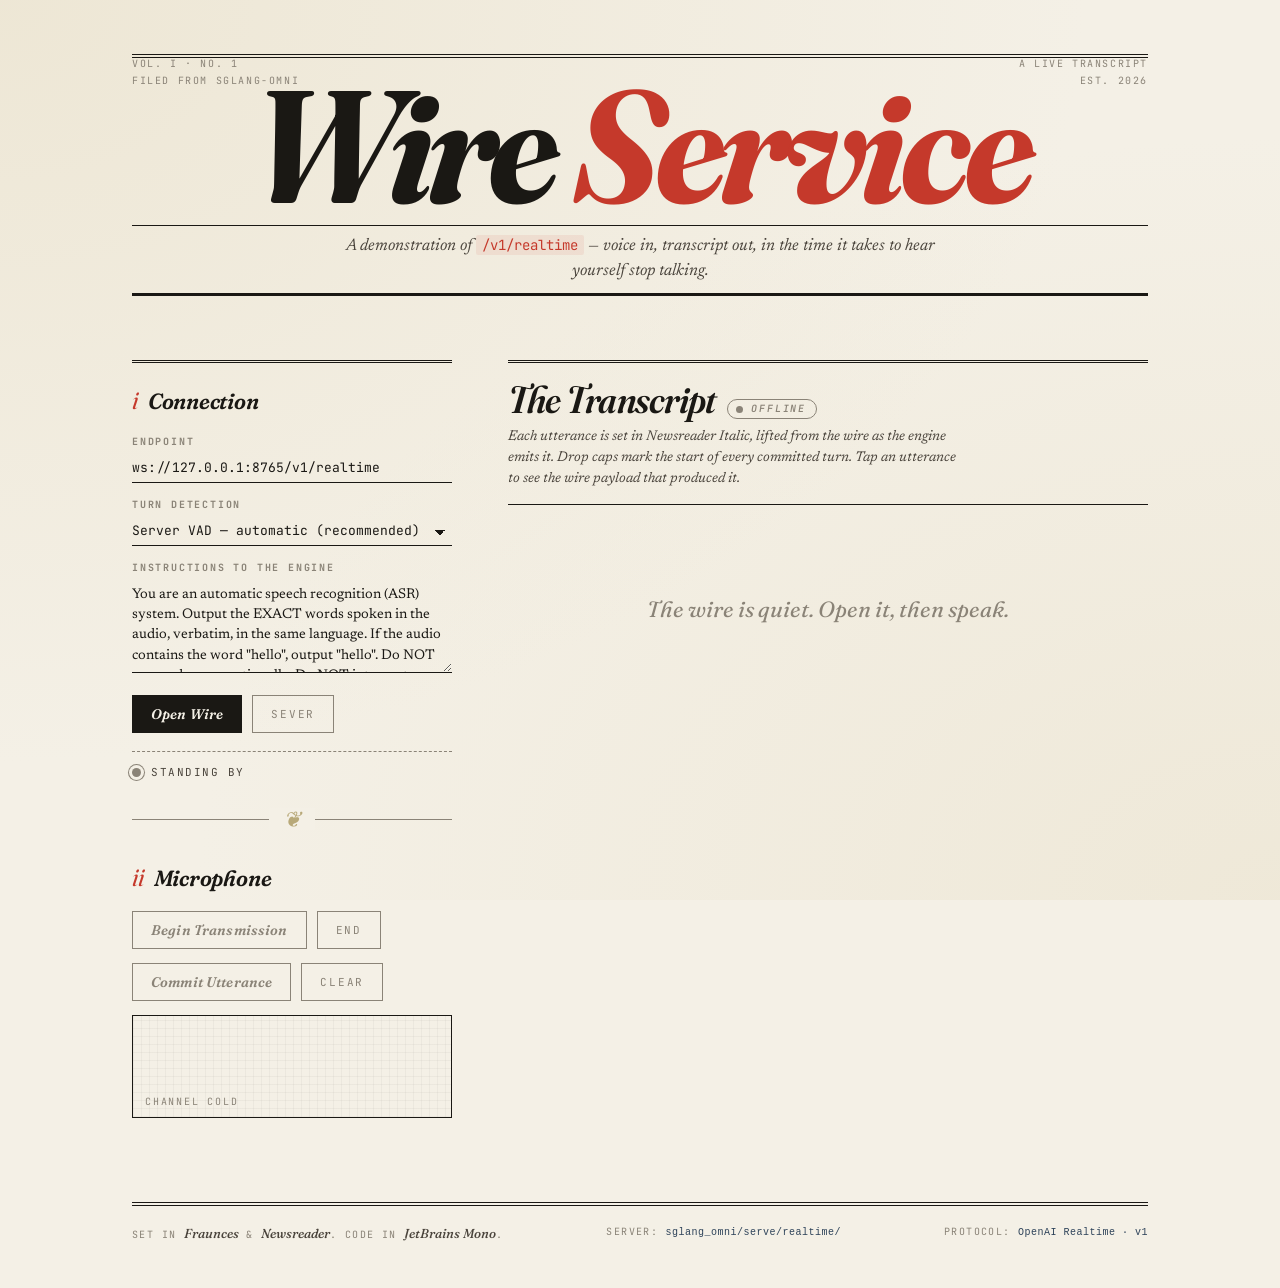
==== commit 55904744: "[V1, Realtime] Fix rebase fallout" ====
--- a/playground/web/realtime/index.html
+++ b/playground/web/realtime/index.html
@@ -140,7 +140,7 @@
     <hr class="rule rule-double" />
     <div class="colophon-content">
       <span>Set in <em>Fraunces</em> &amp; <em>Newsreader</em>. Code in <em>JetBrains Mono</em>.</span>
-      <span>Server: <code>sglang_omni_v1/serve/realtime/</code></span>
+      <span>Server: <code>sglang_omni/serve/realtime/</code></span>
       <span>Protocol: <code>OpenAI Realtime · v1</code></span>
     </div>
   </footer>
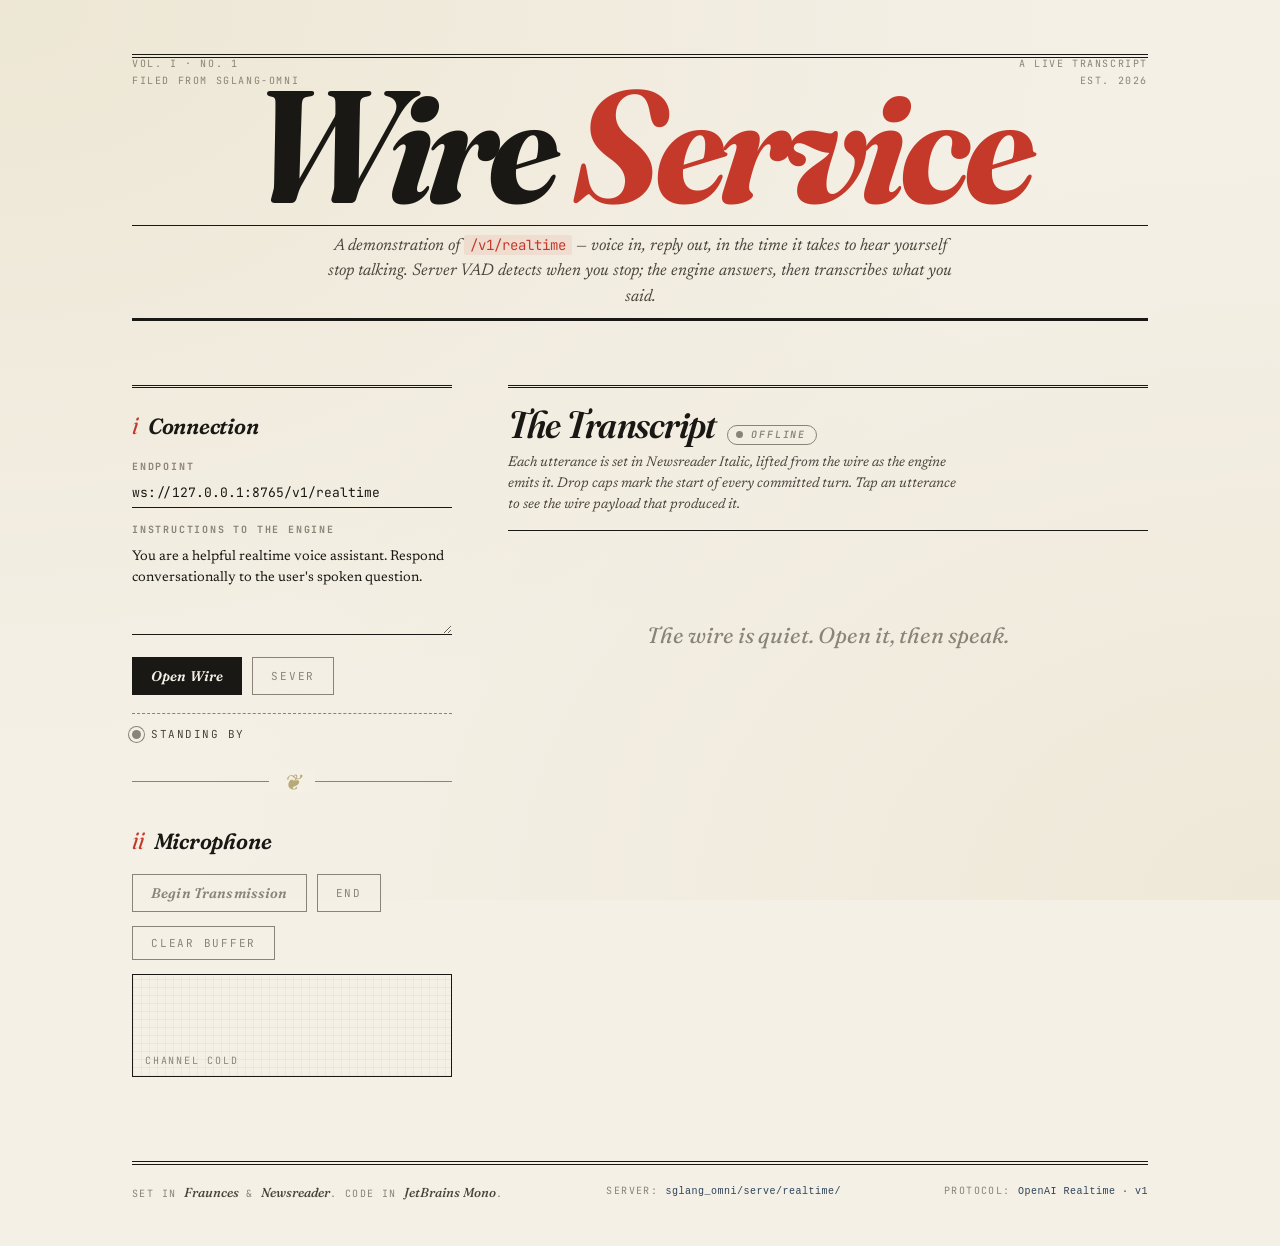
==== commit ee89ca03: "[V1, Realtime] Sync test + playground to unified audio-in / response+transcription flow session.py: " ====
--- a/playground/web/realtime/index.html
+++ b/playground/web/realtime/index.html
@@ -34,7 +34,7 @@
     <hr class="rule rule-thin" />
 
     <p class="masthead-tagline">
-      A demonstration of <code>/v1/realtime</code> — voice in, transcript out, in the time it takes to hear yourself stop talking.
+      A demonstration of <code>/v1/realtime</code> — voice in, reply out, in the time it takes to hear yourself stop talking. Server VAD detects when you stop; the engine answers, then transcribes what you said.
     </p>
 
     <hr class="rule rule-thick" />
@@ -57,16 +57,8 @@
         </label>
 
         <label class="field">
-          <span class="field-label">Turn Detection</span>
-          <select id="mode">
-            <option value="manual">Manual — operator commits</option>
-            <option value="server_vad" selected>Server VAD — automatic (recommended)</option>
-          </select>
-        </label>
-
-        <label class="field">
           <span class="field-label">Instructions to the Engine</span>
-          <textarea id="instructions" rows="4">You are an automatic speech recognition (ASR) system. Output the EXACT words spoken in the audio, verbatim, in the same language. If the audio contains the word "hello", output "hello". Do NOT respond conversationally. Do NOT interpret, summarise, complete, or rephrase. If the audio is silent or unintelligible, output an empty string and nothing else.</textarea>
+          <textarea id="instructions" rows="4">You are a helpful realtime voice assistant. Respond conversationally to the user's spoken question.</textarea>
         </label>
 
         <div class="action-row">
@@ -94,8 +86,7 @@
         </div>
 
         <div class="action-row action-row-secondary">
-          <button id="commit" class="btn btn-secondary" disabled>Commit Utterance</button>
-          <button id="clear-buffer" class="btn btn-ghost" disabled>Clear</button>
+          <button id="clear-buffer" class="btn btn-ghost" disabled>Clear buffer</button>
         </div>
 
         <div class="oscilloscope-frame">
